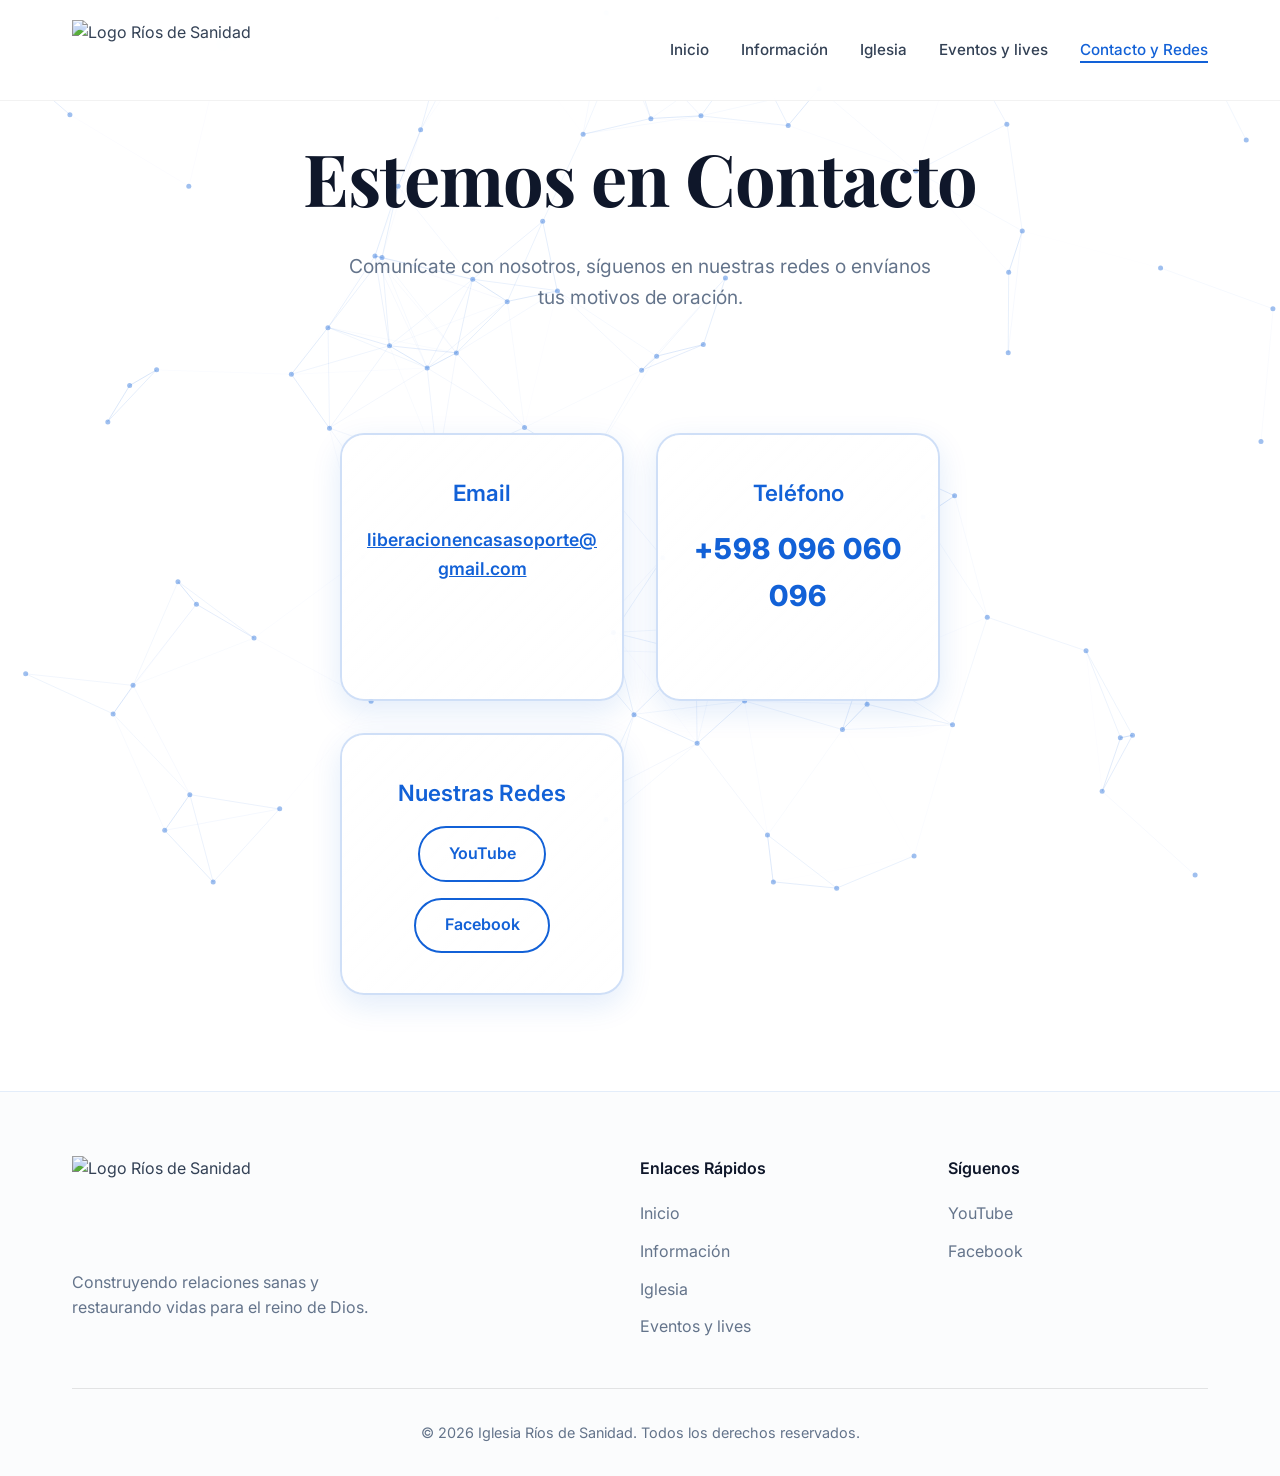
==== contacto.html @ d33e0848 "Add files via upload" ====
<!DOCTYPE html>
<html lang="es">

<head>
    <meta charset="UTF-8">
    <meta name="viewport" content="width=device-width, initial-scale=1.0">
    <title>Contacto - Iglesia Ríos de Sanidad</title>
    <!-- Google Fonts -->
    <link rel="preconnect" href="https://fonts.googleapis.com">
    <link rel="preconnect" href="https://fonts.gstatic.com" crossorigin>
    <link
        href="https://fonts.googleapis.com/css2?family=Inter:wght@300;400;500;600&family=Playfair+Display:ital,wght@0,400;0,600;0,700;1,400&display=swap"
        rel="stylesheet">
    <!-- CSS -->
    <link rel="stylesheet" href="styles.css">
</head>

<body>
    <canvas id="networkCanvas" class="network-canvas"></canvas>

    <!-- Navbar -->
    <nav class="navbar" id="navbar">
        <div class="nav-container">
            <a href="index.html" class="nav-brand-logo">
                <img src="LogoIglesia.jpg" alt="Logo Ríos de Sanidad">
            </a>

            <div class="hamburger" id="hamburger">
                <span></span>
                <span></span>
                <span></span>
            </div>

            <ul class="nav-links" id="nav-links">
                <li><a href="index.html">Inicio</a></li>
                <li><a href="informacion.html">Información</a></li>
                <li><a href="iglesia.html">Iglesia</a></li>
                <li><a href="eventos.html">Eventos y lives</a></li>
                <li><a href="contacto.html" class="active">Contacto y Redes</a></li>
            </ul>
        </div>
    </nav>

    <main style="min-height: calc(100vh - 400px);">
        <header class="page-header fade-up">
            <h1 class="page-title">Estemos en Contacto</h1>
            <p class="page-subtitle">Comunícate con nosotros, síguenos en nuestras redes o envíanos tus motivos de
                oración.</p>
        </header>

        <!-- Call To Action (Contact & Socials) -->
        <section class="cta" id="redes-contacto"
            style="margin-top: 0; padding-top: 2rem; padding-bottom: 6rem; background: transparent;">
            <div class="cta-content">
                <div class="contact-grid">
                    <div class="contact-item glass-panel reveal" style="padding: 2.5rem 1.5rem;">
                        <h4 style="font-size: 1.4rem;">Email</h4>
                        <p><a href="mailto:liberacionencasasoporte@gmail.com"
                                style="color:var(--primary); font-weight: 600; text-decoration: underline;">liberacionencasasoporte@gmail.com</a>
                        </p>
                    </div>
                    <div class="contact-item glass-panel reveal delay-1" style="padding: 2.5rem 1.5rem;">
                        <h4 style="font-size: 1.4rem;">Teléfono</h4>
                        <p style="margin-top: 1rem;"><a href="tel:+598096060096"
                                style="font-size: 1.8rem; font-weight: 800; color: var(--primary); text-decoration: none; display: inline-block; letter-spacing: 1px;"
                                class="pulse-text">+598 096 060 096</a></p>
                    </div>
                    <div class="contact-item glass-panel reveal delay-2" style="padding: 2.5rem 1.5rem;">
                        <h4 style="font-size: 1.4rem;">Nuestras Redes</h4>
                        <div class="social-icons" style="margin-top: 1rem;">
                            <a href="https://www.youtube.com/@Redderestauracion" target="_blank">YouTube</a>
                            <a href="https://www.facebook.com/silvia.rodriguez.1004837/" target="_blank">Facebook</a>
                        </div>
                    </div>
                </div>
            </div>
        </section>
    </main>

    <!-- Footer -->
    <footer class="footer">
        <div class="container">
            <div class="footer-content">
                <div class="footer-brand">
                    <div class="footer-brand-logo">
                        <img src="LogoIglesia.jpg" alt="Logo Ríos de Sanidad">
                    </div>
                    <p style="margin-top: 1rem;">Construyendo relaciones sanas y restaurando vidas para el reino de
                        Dios.</p>
                </div>
                <div class="footer-links">
                    <h4>Enlaces Rápidos</h4>
                    <ul>
                        <li><a href="index.html">Inicio</a></li>
                        <li><a href="informacion.html">Información</a></li>
                        <li><a href="iglesia.html">Iglesia</a></li>
                        <li><a href="eventos.html">Eventos y lives</a></li>
                    </ul>
                </div>
                <div class="footer-social">
                    <h4>Síguenos</h4>
                    <ul>
                        <li><a href="https://www.youtube.com/@Redderestauracion" target="_blank">YouTube</a></li>
                        <li><a href="https://www.facebook.com/silvia.rodriguez.1004837/" target="_blank">Facebook</a></li>
                    </ul>
                </div>
            </div>
            <div class="footer-bottom">
                <p>&copy; 2026 Iglesia Ríos de Sanidad. Todos los derechos reservados.</p>
            </div>
        </div>
    </footer>

    <!-- scripts -->
    <script src="script.js"></script>
</body>

</html>
---- styles.css ----
/* variables and reset */
:root {
    --primary: #1261d7;        /* Logo core blue */
    --primary-blue: #0c4399;   /* Darker blue */
    --primary-hover: #0d4bb8;
    --dark: #0f172a;           /* Deep Navy / Slate */
    --light: #f8fafc;          /* Off white */
    --white: #ffffff;
    --text-main: #334155;      /* Slate 700 */
    --text-light: #64748b;     /* Slate 500 */
    --transition: all 0.3s cubic-bezier(0.4, 0, 0.2, 1);
}

* {
    margin: 0;
    padding: 0;
    box-sizing: border-box;
}

html {
    scroll-behavior: smooth;
}

body {
    font-family: 'Inter', sans-serif;
    color: var(--text-main);
    background-color: var(--white);
    line-height: 1.6;
    overflow-x: hidden;
}

main, footer {
    position: relative;
    z-index: 10;
}

h1, h2, h3, h4, .nav-brand {
    font-family: 'Playfair Display', serif;
    color: var(--dark);
}

a {
    text-decoration: none;
    color: inherit;
}

ul {
    list-style: none;
}

.container {
    max-width: 1200px;
    margin: 0 auto;
    padding: 0 2rem;
}

/* Typography styles */
.badge {
    display: inline-block;
    padding: 0.5rem 1rem;
    background: rgba(18, 97, 215, 0.1);
    color: var(--primary);
    border: 1px solid rgba(18, 97, 215, 0.2);
    border-radius: 50px;
    font-size: 0.85rem;
    font-weight: 600;
    text-transform: uppercase;
    letter-spacing: 2px;
    margin-bottom: 1.5rem;
    backdrop-filter: blur(4px);
}

/* Navbar */
.navbar {
    position: fixed;
    top: 0;
    left: 0;
    width: 100%;
    z-index: 1000;
    background: rgba(255, 255, 255, 0.85);
    backdrop-filter: blur(12px);
    border-bottom: 1px solid rgba(0,0,0,0.05);
    transition: var(--transition);
}

.navbar.scrolled {
    background: rgba(255, 255, 255, 0.98);
    box-shadow: 0 4px 20px rgba(0,0,0,0.05);
    padding: 0.5rem 0;
}

.nav-container {
    max-width: 1200px;
    margin: 0 auto;
    padding: 1.25rem 2rem;
    display: flex;
    justify-content: space-between;
    align-items: center;
    transition: var(--transition);
}

.nav-brand-logo {
    display: block;
    width: 200px;
    height: 60px;
}

.nav-brand-logo img {
    width: 100%;
    height: 100%;
    object-fit: contain;
    mix-blend-mode: multiply; /* Removes the white background assuming navbar is light */
}

.nav-brand {
    font-size: 1.5rem;
    font-weight: 700;
    color: var(--dark);
    text-transform: uppercase;
    letter-spacing: 1px;
}

.nav-links {
    display: flex;
    gap: 2rem;
}

.nav-links a {
    font-size: 0.95rem;
    font-weight: 500;
    color: var(--text-main);
    transition: var(--transition);
    position: relative;
}

.nav-links a::after {
    content: '';
    position: absolute;
    bottom: -4px;
    left: 0;
    width: 0%;
    height: 2px;
    background: var(--primary);
    transition: var(--transition);
}

.nav-links a:hover {
    color: var(--primary);
}

.nav-links a:hover::after, .nav-links a.active::after {
    width: 100%;
}
.nav-links a.active {
    color: var(--primary);
}

/* Hamburger */
.hamburger {
    display: none;
    cursor: pointer;
    flex-direction: column;
    gap: 5px;
    z-index: 1001;
}

.hamburger span {
    display: block;
    width: 25px;
    height: 2px;
    background: var(--dark);
    transition: var(--transition);
}

/* Hero Section */
.hero {
    position: relative;
    min-height: 100vh;
    display: flex;
    align-items: center;
    justify-content: center;
    /* Soft gradient simulating dawn/morning light representing healing rivers */
    background: linear-gradient(135deg, rgba(253, 251, 251, 0.4) 0%, rgba(235, 237, 238, 0.4) 100%);
    background-image: 
        radial-gradient(at 0% 0%, hsla(210,100%,94%,0.4) 0, transparent 50%), 
        radial-gradient(at 50% 0%, hsla(210,100%,90%,0.4) 0, transparent 50%), 
        radial-gradient(at 100% 0%, hsla(210,100%,94%,0.4) 0, transparent 50%);
    overflow: hidden;
    padding-top: 80px;
}

.hero-overlay {
    position: absolute;
    inset: 0;
    background: url('data:image/svg+xml;utf8,<svg viewBox="0 0 200 200" xmlns="http://www.w3.org/2000/svg"><filter id="noiseFilter"><feTurbulence type="fractalNoise" baseFrequency="0.65" numOctaves="3" stitchTiles="stitch"/></filter><rect width="100%" height="100%" filter="url(%23noiseFilter)"/></svg>');
    opacity: 0.03;
    mix-blend-mode: multiply;
    pointer-events: none;
    z-index: 2;
}

.network-canvas {
    position: fixed;
    inset: 0;
    width: 100vw;
    height: 100vh;
    z-index: 1;
    pointer-events: none;
}

.hero-content {
    position: relative;
    z-index: 10;
    text-align: center;
    max-width: 800px;
    padding: 0 2rem;
}

.hero h1 {
    font-size: clamp(3rem, 6vw, 4.5rem);
    font-weight: 700;
    line-height: 1.1;
    margin-bottom: 1rem;
    color: var(--dark);
    letter-spacing: -1px;
}

.hero h2 {
    font-size: clamp(1.2rem, 3vw, 1.8rem);
    font-weight: 400;
    color: var(--text-light);
    margin-bottom: 2.5rem;
    font-style: italic;
}

.hero-buttons {
    display: flex;
    gap: 1rem;
    justify-content: center;
}

.btn {
    display: inline-block;
    padding: 0.875rem 2rem;
    border-radius: 50px;
    font-weight: 500;
    font-size: 1rem;
    transition: var(--transition);
    cursor: pointer;
    border: 2px solid transparent;
}

.btn-primary {
    background: var(--primary);
    color: var(--white);
    box-shadow: 0 4px 14px rgba(18, 97, 215, 0.3);
}

.btn-primary:hover {
    background: var(--primary-hover);
    transform: translateY(-2px);
    box-shadow: 0 6px 20px rgba(18, 97, 215, 0.4);
}

.btn-outline {
    background: transparent;
    color: var(--dark);
    border-color: var(--dark);
}

.btn-outline:hover {
    background: var(--dark);
    color: var(--white);
    transform: translateY(-2px);
}

/* Ministerios Section */
.ministerios {
    padding: 8rem 0;
    background: transparent;
}

.section-title {
    text-align: center;
    margin-bottom: 4rem;
}

.section-title h2 {
    font-size: 2.5rem;
    color: var(--dark);
    margin-bottom: 1rem;
}

.divider {
    width: 60px;
    height: 3px;
    background: var(--primary);
    margin: 0 auto 1.5rem;
    border-radius: 2px;
}

.section-title p {
    color: var(--text-light);
    font-size: 1.1rem;
    max-width: 600px;
    margin: 0 auto;
}

.cards-grid {
    display: grid;
    grid-template-columns: repeat(auto-fit, minmax(300px, 1fr));
    gap: 2.5rem;
    margin-top: 2rem;
}

.card {
    background: rgba(248, 250, 252, 0.9);
    border-radius: 20px;
    padding: 3rem 2rem;
    text-align: center;
    transition: var(--transition);
    border: 1px solid rgba(0,0,0,0.03);
    position: relative;
    overflow: hidden;
}

.card::before {
    content: '';
    position: absolute;
    top: 0;
    left: 0;
    width: 100%;
    height: 4px;
    background: var(--primary);
    transform: scaleX(0);
    transform-origin: left;
    transition: transform 0.4s ease;
}

.card:hover {
    transform: translateY(-10px);
    box-shadow: 0 20px 40px rgba(0,0,0,0.05);
    background: var(--white);
}

.card:hover::before {
    transform: scaleX(1);
}

.card-icon {
    width: 60px;
    height: 60px;
    margin: 0 auto 1.5rem;
    background: rgba(18, 97, 215, 0.1);
    color: var(--primary);
    border-radius: 50%;
    display: flex;
    align-items: center;
    justify-content: center;
}

.card-icon svg {
    width: 30px;
    height: 30px;
}

.card h3 {
    font-size: 1.5rem;
    margin-bottom: 1rem;
    color: var(--dark);
}

.card p {
    color: var(--text-light);
    font-size: 0.95rem;
}

/* CTA Section */
.cta {
    padding: 6rem 2rem;
    background: transparent;
    text-align: center;
    color: var(--dark);
}

.cta-content {
    max-width: 600px;
    margin: 0 auto;
}

.cta h2 {
    color: var(--white);
    font-size: 2.5rem;
    margin-bottom: 1.5rem;
}

.cta p {
    color: #94a3b8;
    margin-bottom: 2.5rem;
    font-size: 1.1rem;
}

.cta-btn {
    border-color: var(--primary);
}

/* Información Section */
.info-content-wrapper {
    background: var(--light);
    border-radius: 20px;
    padding: 3rem 2rem;
    box-shadow: 0 10px 30px rgba(0,0,0,0.02);
    border-left: 4px solid var(--primary);
    margin-bottom: 3rem;
}
.info-text p {
    margin-bottom: 1rem;
    color: var(--text-main);
    font-size: 1.05rem;
}
.info-text p:last-of-type {
    margin-bottom: 0;
}

/* Iglesia Section */
.iglesia-section {
    padding: 8rem 2rem;
    background-color: transparent;
    color: var(--dark);
    text-align: center;
}
.megatitle {
    font-size: clamp(2.5rem, 5vw, 4.5rem);
    line-height: 1.2;
    margin-bottom: 1rem;
    color: var(--white);
}
.megatitle .highlight {
    color: var(--primary);
}
.iglesia-section p {
    color: var(--text-light);
    font-size: 1.2rem;
    max-width: 600px;
    margin: 0 auto;
}

/* Eventos Section */
.eventos-section {
    padding: 6rem 0;
    background: transparent;
}
.event-card {
    background: rgba(255, 255, 255, 0.8);
    max-width: 800px;
    margin: 0 auto;
    padding: 4rem 2rem;
    border-radius: 20px;
    box-shadow: 0 20px 40px rgba(0,0,0,0.03);
    border: 1px solid rgba(0,0,0,0.05);
}
.event-icon {
    width: 60px;
    height: 60px;
    color: var(--primary);
    margin: 0 auto 1.5rem;
    display: block;
}
.event-card h3 {
    font-size: 1.8rem;
    margin-bottom: 1rem;
    color: var(--dark);
}
.text-muted { color: var(--text-light); }
.mt-3 { margin-top: 1rem; }
.mt-4 { margin-top: 1.5rem; }
.text-center { text-align: center; }

/* Contact Grid */
.contact-grid {
    display: grid;
    grid-template-columns: repeat(auto-fit, minmax(230px, 1fr));
    gap: 2rem;
    margin-top: 3.5rem;
}
.contact-item {
    background: rgba(255,255,255,0.03);
    padding: 2.5rem 2rem;
    border-radius: 15px;
    border: 1px solid rgba(255,255,255,0.08);
    transition: var(--transition);
    word-break: break-word; /* Fix email overflow */
}
.contact-item:hover {
    background: rgba(255,255,255,0.08);
    transform: translateY(-5px);
}
.contact-item h4 {
    color: var(--primary);
    margin-bottom: 1rem;
    font-family: 'Inter', sans-serif;
    font-size: 1.2rem;
    font-weight: 600;
}
.social-icons {
    display: flex;
    gap: 1rem;
    justify-content: center;
    flex-wrap: wrap;
}
.social-icons a {
    display: inline-block;
    padding: 0.8rem 1.8rem;
    border: 2px solid var(--primary);
    border-radius: 50px;
    color: var(--primary);
    transition: var(--transition);
    font-size: 1rem;
    font-weight: 600;
}
.social-icons a:hover {
    background: var(--primary);
    border-color: var(--primary);
    color: var(--white);
    transform: translateY(-3px);
    box-shadow: var(--shadow-sm);
}

/* Footer */
.footer {
    background: rgba(248, 250, 252, 0.6);
    backdrop-filter: blur(8px);
    padding: 4rem 0 2rem;
    border-top: 1px solid rgba(18, 97, 215, 0.1);
}

.footer-brand-logo {
    display: block;
    width: 300px;
    height: 90px;
    margin-bottom: 1.5rem;
}

.footer-brand-logo img {
    width: 100%;
    height: 100%;
    object-fit: contain;
    mix-blend-mode: multiply;
}

.footer-content {
    display: grid;
    grid-template-columns: 2fr 1fr 1fr;
    gap: 3rem;
    margin-bottom: 3rem;
}

.footer-brand h3 {
    font-size: 1.5rem;
    margin-bottom: 1rem;
}

.footer-brand p {
    color: var(--text-light);
    max-width: 300px;
}

.footer h4 {
    font-family: 'Inter', sans-serif;
    font-size: 1rem;
    font-weight: 600;
    margin-bottom: 1.25rem;
    color: var(--dark);
}

.footer-links ul, .footer-social ul {
    display: flex;
    flex-direction: column;
    gap: 0.75rem;
}

.footer a {
    color: var(--text-light);
    transition: var(--transition);
}

.footer a:hover {
    color: var(--primary);
}

.footer-bottom {
    text-align: center;
    padding-top: 2rem;
    border-top: 1px solid rgba(0,0,0,0.1);
    color: var(--text-light);
    font-size: 0.9rem;
}

/* Animations */
.fade-up {
    opacity: 0;
    transform: translateY(30px);
    animation: fadeUpAnim 0.8s forwards cubic-bezier(0.16, 1, 0.3, 1);
}

.slide-up {
    opacity: 0;
    transform: translateY(40px);
    animation: fadeUpAnim 0.8s forwards cubic-bezier(0.16, 1, 0.3, 1);
}

.delay-1 { animation-delay: 0.1s; }
.delay-2 { animation-delay: 0.2s; }
.delay-3 { animation-delay: 0.3s; }

/* Premium Enhancements */
.page-header {
    padding: 120px 2rem 2rem;
    text-align: center;
    position: relative;
    z-index: 10;
}

.page-title {
    font-size: clamp(3rem, 6vw, 4.5rem);
    color: var(--dark);
    margin-bottom: 1rem;
    font-family: 'Playfair Display', serif;
    letter-spacing: -1px;
}

.page-subtitle {
    font-size: 1.2rem;
    color: var(--text-light);
    max-width: 600px;
    margin: 0 auto;
}

.glass-panel {
    background: rgba(255, 255, 255, 0.8);
    backdrop-filter: blur(20px);
    -webkit-backdrop-filter: blur(20px);
    border: 2px solid rgba(18, 97, 215, 0.2);
    border-radius: 24px;
    box-shadow: 0 10px 30px rgba(18, 97, 215, 0.12);
    padding: 3rem;
    position: relative;
    overflow: hidden;
    transition: transform 0.4s ease, box-shadow 0.4s ease;
}

.glass-panel:hover {
    transform: translateY(-8px);
    box-shadow: 0 20px 40px rgba(18, 97, 215, 0.2);
}

.glass-panel::before {
    content: '';
    position: absolute;
    top: 0; left: 0; right: 0; height: 100%;
    background: linear-gradient(135deg, rgba(255,255,255,0.6) 0%, rgba(255,255,255,0) 100%);
    pointer-events: none;
    z-index: 0;
}
.glass-panel > * { position: relative; z-index: 1; }

.floating {
    animation: floatingAnim 3s ease-in-out infinite;
}
@keyframes floatingAnim {
    0% { transform: translateY(0); }
    50% { transform: translateY(-10px); }
    100% { transform: translateY(0); }
}

.pulse-text {
    animation: pulseTextAnim 2s infinite;
    display: inline-block;
}
@keyframes pulseTextAnim {
    0% { text-shadow: 0 0 10px rgba(18, 97, 215, 0.2); transform: scale(1); }
    50% { text-shadow: 0 0 25px rgba(18, 97, 215, 0.5); transform: scale(1.02); }
    100% { text-shadow: 0 0 10px rgba(18, 97, 215, 0.2); transform: scale(1); }
}

/* Animated reveals for Intersection Observer */
.reveal {
    opacity: 0;
    transform: translateY(40px);
    transition: all 0.8s cubic-bezier(0.16, 1, 0.3, 1);
}
.reveal.active {
    opacity: 1;
    transform: translateY(0);
}
.reveal.delay-1 { transition-delay: 0.1s; }
.reveal.delay-2 { transition-delay: 0.2s; }
.reveal.delay-3 { transition-delay: 0.3s; }

@keyframes fadeUpAnim {
    to {
        opacity: 1;
        transform: translateY(0);
    }
}

/* Responsive Design */
@media (max-width: 768px) {
    .hamburger {
        display: flex;
    }

    .nav-links {
        position: absolute;
        top: 100%;
        left: 0;
        width: 100%;
        background: rgba(255, 255, 255, 0.98);
        flex-direction: column;
        align-items: center;
        padding: 2rem 0;
        gap: 1.5rem;
        box-shadow: 0 10px 20px rgba(0,0,0,0.05);
        clip-path: polygon(0 0, 100% 0, 100% 0, 0 0);
        transition: clip-path 0.4s ease-in-out;
    }

    .nav-links.active {
        clip-path: polygon(0 0, 100% 0, 100% 100%, 0 100%);
    }
    
    .hamburger.active span:nth-child(1) {
        transform: translateY(7px) rotate(45deg);
    }
    .hamburger.active span:nth-child(2) {
        opacity: 0;
    }
    .hamburger.active span:nth-child(3) {
        transform: translateY(-7px) rotate(-45deg);
    }

    .hero h1 {
        font-size: 2.5rem;
    }
    .hero-buttons {
        flex-direction: column;
        padding: 0 1rem;
    }

    .footer-content {
        grid-template-columns: 1fr;
        gap: 2rem;
        text-align: center;
    }

    .footer-brand p {
        margin: 0 auto;
    }
}
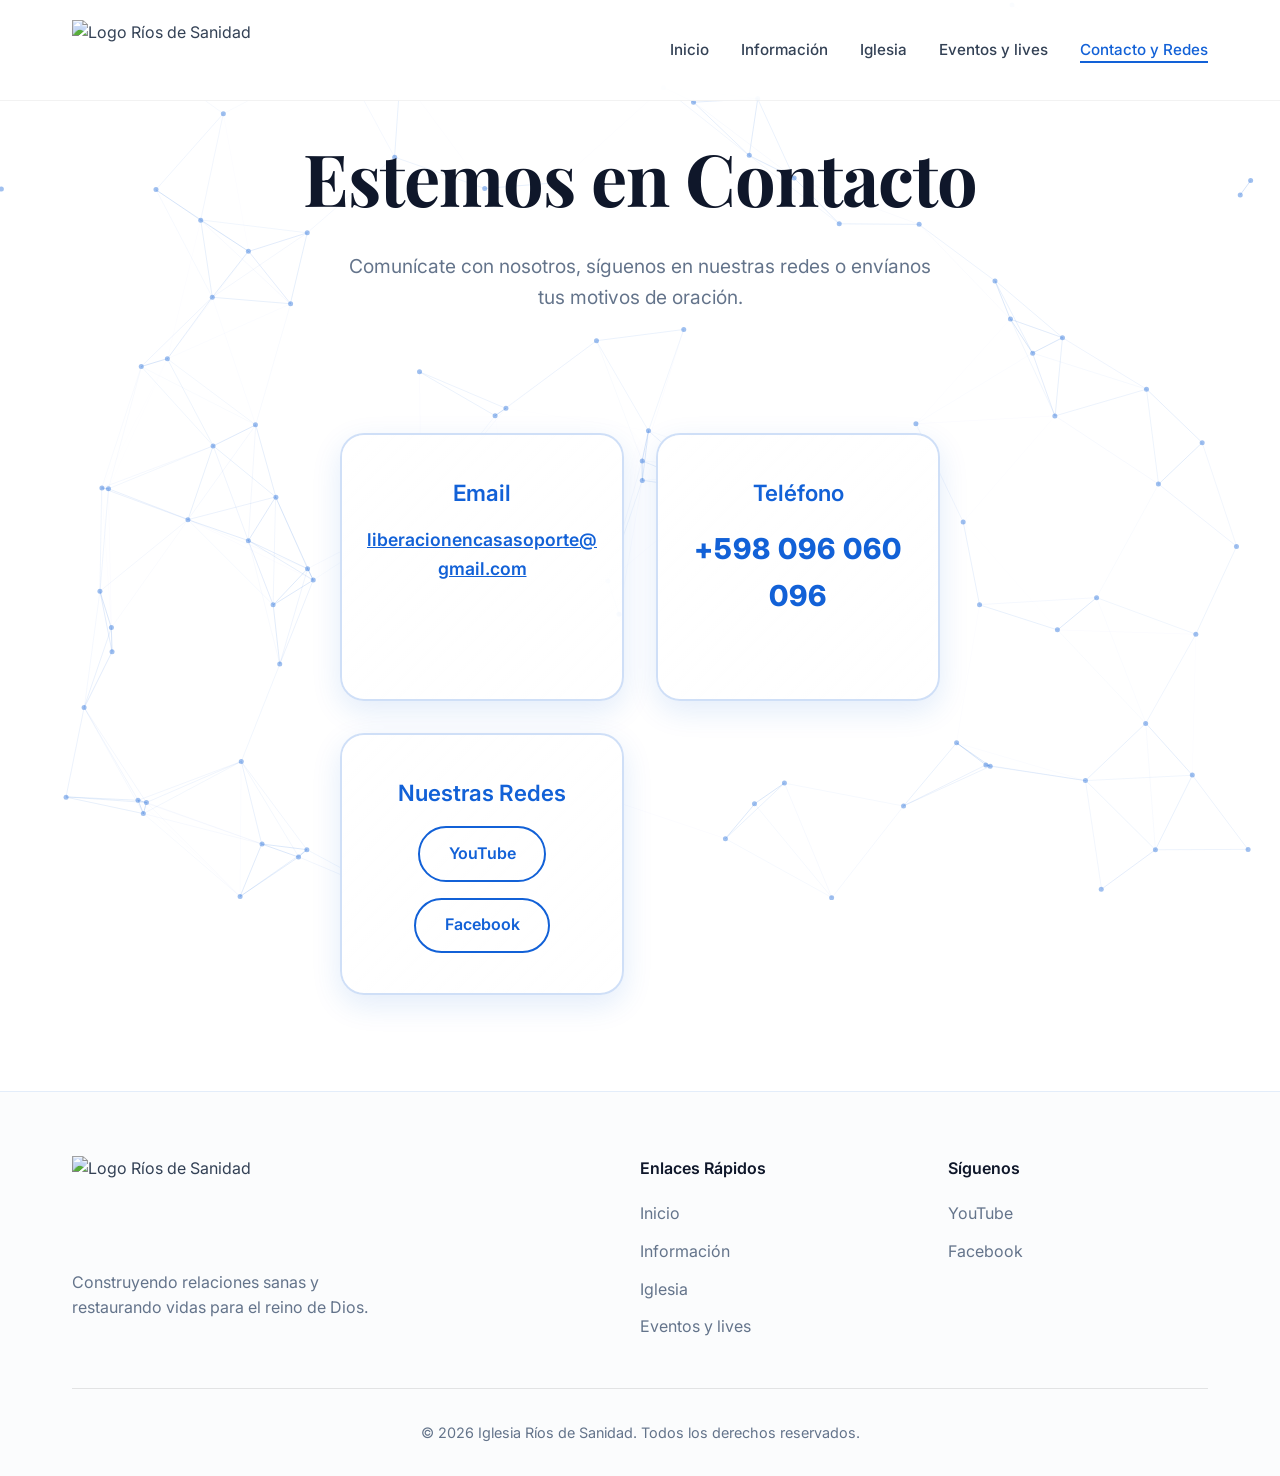
==== commit 180b7b1a: "Update contacto.html" ====
--- a/contacto.html
+++ b/contacto.html
@@ -22,7 +22,7 @@
     <nav class="navbar" id="navbar">
         <div class="nav-container">
             <a href="index.html" class="nav-brand-logo">
-                <img src="LogoIglesia.jpg" alt="Logo Ríos de Sanidad">
+                <img src="Logoiglesia.jpg" alt="Logo Ríos de Sanidad">
             </a>
 
             <div class="hamburger" id="hamburger">
@@ -83,7 +83,7 @@
             <div class="footer-content">
                 <div class="footer-brand">
                     <div class="footer-brand-logo">
-                        <img src="LogoIglesia.jpg" alt="Logo Ríos de Sanidad">
+                        <img src="Logoiglesia.jpg" alt="Logo Ríos de Sanidad">
                     </div>
                     <p style="margin-top: 1rem;">Construyendo relaciones sanas y restaurando vidas para el reino de
                         Dios.</p>
@@ -115,4 +115,4 @@
     <script src="script.js"></script>
 </body>
 
-</html>+</html>
